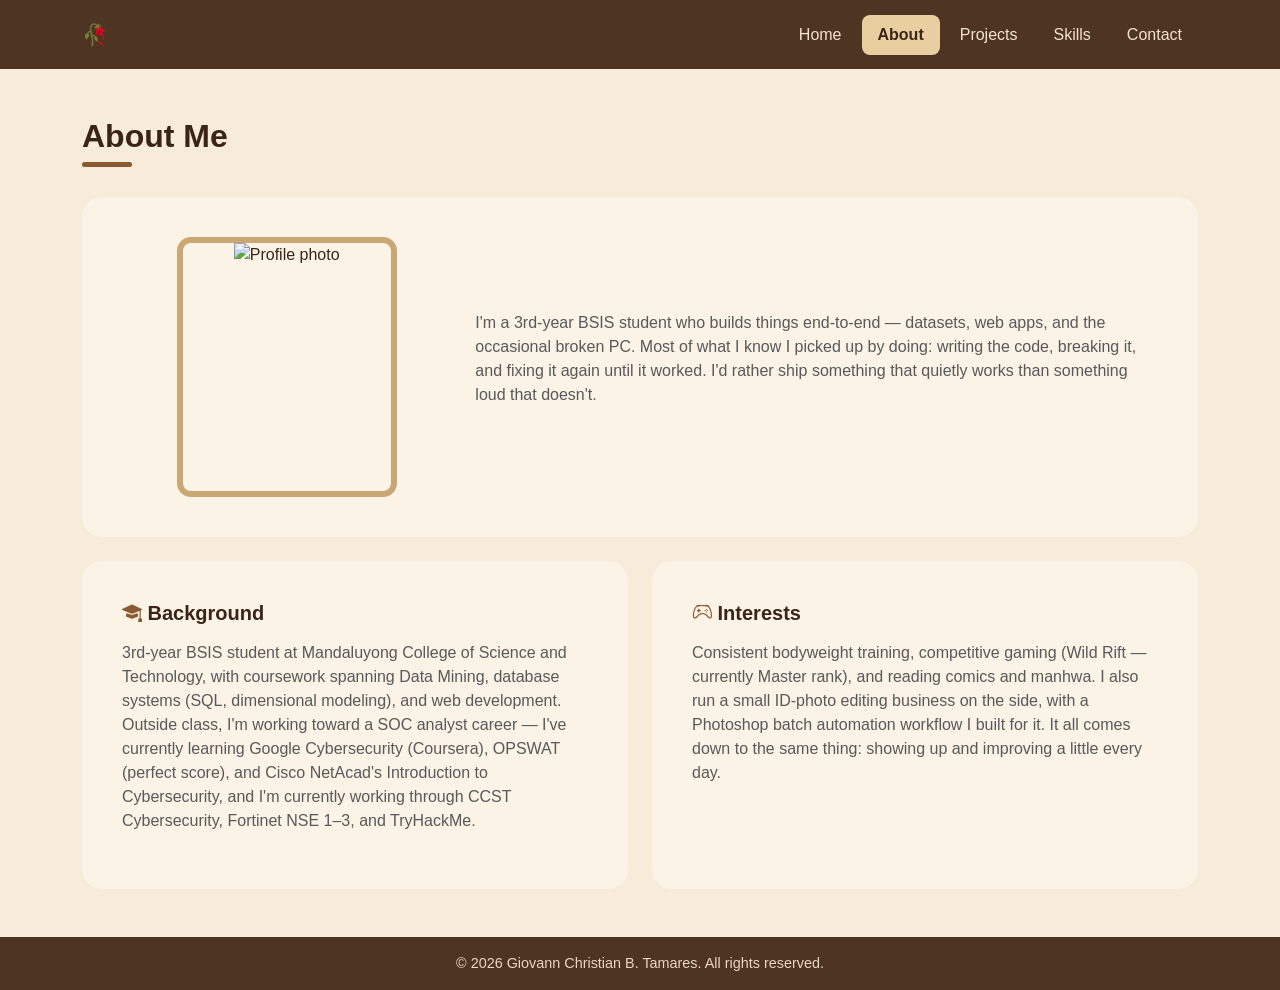
==== about.html @ d62c921f "Add files via upload" ====
<!DOCTYPE html>
<html lang="en">
<head>
  <meta charset="UTF-8">
  <meta name="viewport" content="width=device-width, initial-scale=1.0">
  <title>About | Giovann Christian B. Tamares</title>
  <link href="https://cdn.jsdelivr.net/npm/bootstrap@5.3.3/dist/css/bootstrap.min.css" rel="stylesheet">
  <link href="https://cdn.jsdelivr.net/npm/bootstrap-icons@1.11.3/font/bootstrap-icons.css" rel="stylesheet">
  <link href="css/style.css" rel="stylesheet">
</head>
<body>

  <nav class="navbar navbar-expand-lg navbar-brown">
    <div class="container">
      <a class="navbar-brand" href="index.html">🥀</a>
      <button class="navbar-toggler" type="button" data-bs-toggle="collapse" data-bs-target="#navMenu" aria-controls="navMenu" aria-expanded="false" aria-label="Toggle navigation">
        <span class="navbar-toggler-icon"></span>
      </button>
      <div class="collapse navbar-collapse" id="navMenu">
        <ul class="navbar-nav ms-auto">
          <li class="nav-item"><a class="nav-link" href="index.html">Home</a></li>
          <li class="nav-item"><a class="nav-link active" href="about.html">About</a></li>
          <li class="nav-item"><a class="nav-link" href="projects.html">Projects</a></li>
          <li class="nav-item"><a class="nav-link" href="skills.html">Skills</a></li>
          <li class="nav-item"><a class="nav-link" href="contact.html">Contact</a></li>
        </ul>
      </div>
    </div>
  </nav>

  <main class="container my-5">
    <h2 class="section-heading">About Me</h2>
    <div class="section-underline"></div>

    <div class="panel mb-4">
      <div class="row align-items-center g-4">
        <div class="col-lg-4 text-center">
          <div class="hero-photo mx-auto">
            <img src="C:\Users\giova\Downloads\personal website\img\about photo 1.jpg" alt="Profile photo">
          </div>
        </div>
        <div class="col-lg-8">
          <p class="text-muted">I'm a 3rd-year BSIS student who builds things end-to-end — datasets, web apps, and the occasional broken PC. Most of what I know I picked up by doing: writing the code, breaking it, and fixing it again until it worked. I'd rather ship something that quietly works than something loud that doesn't.</p>
        </div>
      </div>
    </div>

    <div class="row g-4">
      <div class="col-md-6">
        <div class="panel h-100">
          <h5 class="fw-bold mb-3"><i class="bi bi-mortarboard-fill" style="color: var(--brown-mid);"></i> Background</h5>
          <p class="text-muted">3rd-year BSIS student at Mandaluyong College of Science and Technology, with coursework spanning Data Mining, database systems (SQL, dimensional modeling), and web development. Outside class, I'm working toward a SOC analyst career — I've currently learning Google Cybersecurity (Coursera), OPSWAT (perfect score), and Cisco NetAcad's Introduction to Cybersecurity, and I'm currently working through CCST Cybersecurity, Fortinet NSE 1–3, and TryHackMe.</p>
        </div>
      </div>
      <div class="col-md-6">
        <div class="panel h-100">
          <h5 class="fw-bold mb-3"><i class="bi bi-controller" style="color: var(--brown-mid);"></i> Interests</h5>
          <p class="text-muted">Consistent bodyweight training, competitive gaming (Wild Rift — currently Master rank), and reading comics and manhwa. I also run a small ID-photo editing business on the side, with a Photoshop batch automation workflow I built for it. It all comes down to the same thing: showing up and improving a little every day.</p>
        </div>
      </div>
    </div>
  </main>

  <footer class="footer-brown">
    <p class="mb-0">&copy; 2026 Giovann Christian B. Tamares. All rights reserved.</p>
  </footer>

  <script src="https://cdn.jsdelivr.net/npm/bootstrap@5.3.3/dist/js/bootstrap.bundle.min.js"></script>
  <script src="js/script.js"></script>
</body>
</html>
---- css/style.css ----
/* ===== WARM CREAM + BROWN THEME (matches reference mockup) ===== */

:root {
  --cream-bg:     #f7ecd9;
  --panel-bg:     #fbf3e6;
  --brown-darkest:#4e3423;
  --brown-mid:    #8a5a34;
  --brown-accent: #c9a876;
  --pill-bg:      #e8cfa0;
  --text-dark:    #3a2418;
  --text-muted:   #6b5443;
}

body {
  background-color: var(--cream-bg);
  color: var(--text-dark);
  font-family: "Segoe UI", "Trebuchet MS", Arial, sans-serif;
}

/* ---------- NAVBAR ---------- */
.navbar-brown {
  background-color: var(--brown-darkest) !important;
  padding-top: 14px;
  padding-bottom: 14px;
}

.navbar-brown .navbar-brand {
  color: var(--brown-accent) !important;
  font-weight: 700;
  font-size: 1.3rem;
}

.navbar-brown .nav-link {
  color: #f3e4cd !important;
  font-weight: 500;
  padding: 8px 16px !important;
  border-radius: 8px;
  margin-left: 4px;
}

.navbar-brown .nav-link.active {
  background-color: var(--pill-bg);
  color: var(--text-dark) !important;
  font-weight: 700;
}

/* ---------- FOOTER ---------- */
.footer-brown {
  background-color: var(--brown-darkest);
  color: #e9d9c1;
  text-align: center;
  padding: 16px 0;
  font-size: 0.9rem;
}

/* ---------- GENERIC PANEL CARD ---------- */
.panel {
  background-color: var(--panel-bg);
  border-radius: 20px;
  padding: 40px;
}

.section-heading {
  font-weight: 800;
  color: var(--text-dark);
  margin-bottom: 6px;
}

.section-underline {
  width: 50px;
  height: 5px;
  background-color: var(--brown-mid);
  border-radius: 3px;
  margin-bottom: 30px;
}

/* ---------- HERO (home) ---------- */
.hero-photo {
  border: 6px solid var(--brown-accent);
  border-radius: 14px;
  overflow: hidden;
  width: 220px;
  height: 260px;
}

.hero-photo img { width: 100%; height: 100%; object-fit: cover; }

.hero-side-photo {
  border-radius: 16px;
  overflow: hidden;
  height: 320px;
}

.hero-side-photo img { width: 100%; height: 100%; object-fit: cover; }

.hero-title {
  font-weight: 800;
  font-size: 2.6rem;
  color: var(--text-dark);
  letter-spacing: 1px;
  text-transform: uppercase;
}

.hero-line {
  display: flex;
  align-items: center;
  gap: 10px;
  font-weight: 500;
  color: var(--text-dark);
  margin-bottom: 10px;
}

.hero-line i { color: var(--brown-mid); font-size: 1.1rem; }

.btn-brown {
  background-color: var(--brown-mid);
  border: none;
  color: #fff;
  font-weight: 600;
  padding: 10px 22px;
  border-radius: 10px;
}

.btn-brown:hover { background-color: var(--brown-darkest); color: #fff; }

.btn-brown-outline {
  background-color: var(--panel-bg);
  border: 1px solid var(--brown-accent);
  color: var(--text-dark);
  font-weight: 600;
  padding: 10px 20px;
  border-radius: 10px;
}

.btn-brown-outline:hover { background-color: var(--pill-bg); }

/* ---------- ICON CIRCLES (What I Do / Projects) ---------- */
.icon-circle {
  width: 70px;
  height: 70px;
  border-radius: 50%;
  background-color: var(--pill-bg);
  display: flex;
  align-items: center;
  justify-content: center;
  font-size: 1.6rem;
  color: var(--brown-darkest);
  margin: 0 auto 14px auto;
}

.icon-square {
  width: 100%;
  height: 130px;
  border-radius: 14px;
  background-color: var(--pill-bg);
  display: flex;
  align-items: center;
  justify-content: center;
  font-size: 2.4rem;
  color: var(--brown-darkest);
  margin-bottom: 18px;
}

/* ---------- CARDS (Projects) ---------- */
.brown-card {
  background-color: var(--panel-bg);
  border-radius: 16px;
  padding: 24px;
  height: 100%;
}

.btn-remove-project {
  position: absolute;
  top: 14px;
  right: 14px;
  width: 30px;
  height: 30px;
  border-radius: 50%;
  border: none;
  background-color: var(--pill-bg);
  color: var(--brown-darkest);
  display: flex;
  align-items: center;
  justify-content: center;
  font-size: 0.85rem;
}

.btn-remove-project:hover {
  background-color: var(--brown-mid);
  color: #fff;
}

/* ---------- SKILLS ---------- */
.skill-row {
  display: flex;
  align-items: center;
  gap: 16px;
  padding: 16px 0;
  border-bottom: 1px solid #e8dcc7;
}

.skill-row:last-child { border-bottom: none; }

.skill-icon {
  width: 44px;
  height: 44px;
  border-radius: 10px;
  background-color: var(--pill-bg);
  display: flex;
  align-items: center;
  justify-content: center;
  color: var(--brown-darkest);
  font-size: 1.1rem;
  flex-shrink: 0;
}

.skill-name {
  width: 140px;
  font-weight: 600;
  flex-shrink: 0;
}

.skill-bar-track {
  flex-grow: 1;
  height: 10px;
  background-color: #eadfc9;
  border-radius: 6px;
  overflow: hidden;
}

.skill-bar-fill {
  height: 100%;
  background-color: var(--brown-mid);
  border-radius: 6px;
}

.skill-percent {
  width: 50px;
  text-align: right;
  font-weight: 600;
  color: var(--text-muted);
  flex-shrink: 0;
}

/* ---------- CONTACT FORM ---------- */
.form-control-brown {
  background-color: #fffaf0;
  border: 1px solid #d9c6a3;
  border-radius: 10px;
}

.form-control-brown:focus {
  border-color: var(--brown-mid);
  box-shadow: 0 0 0 0.2rem rgba(138,90,52,0.2);
}
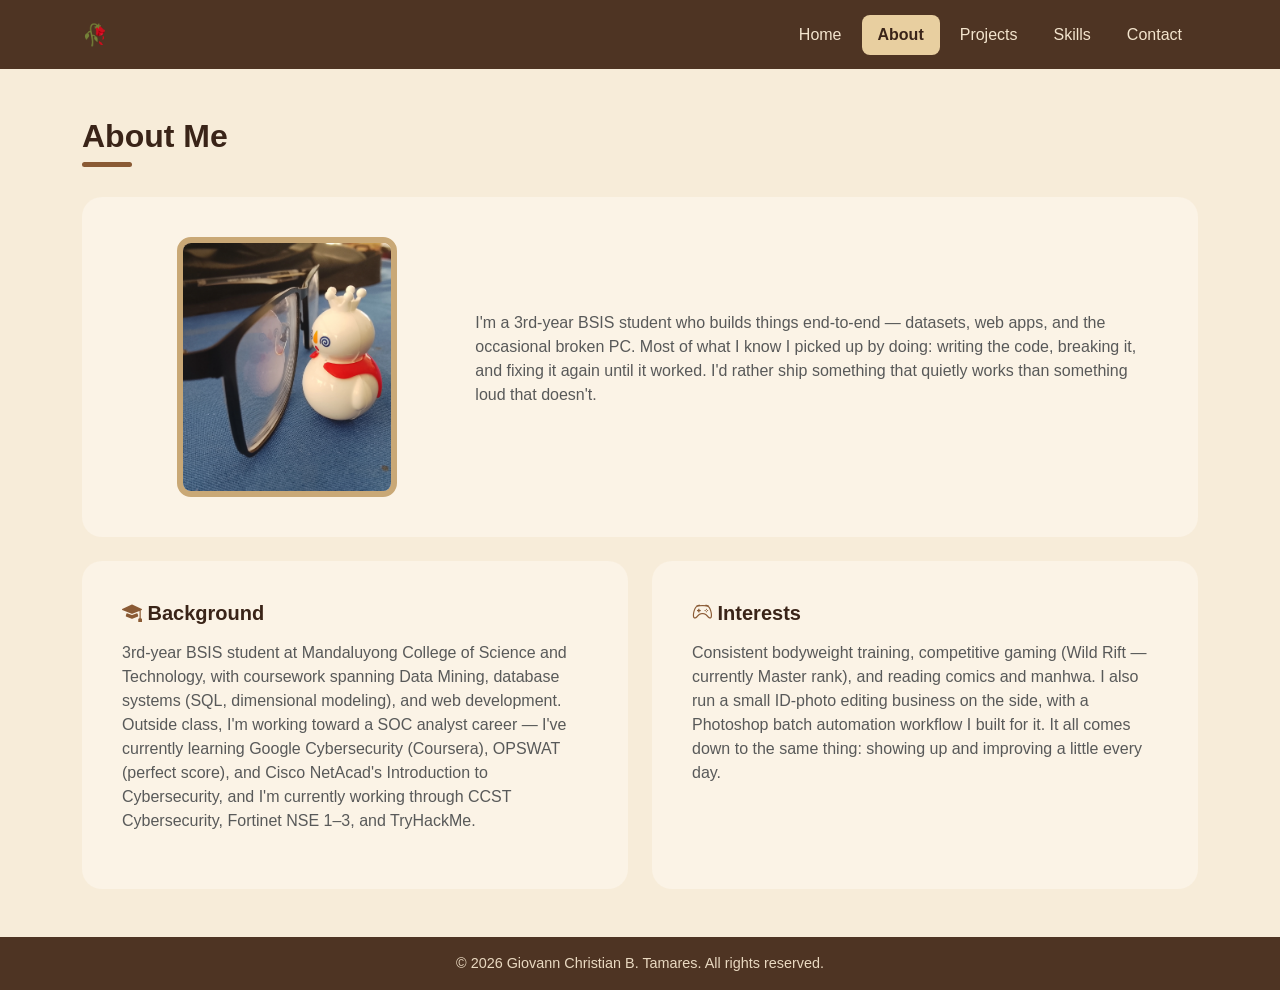
==== commit 1015029f: "Update about.html" ====
--- a/about.html
+++ b/about.html
@@ -36,7 +36,7 @@
       <div class="row align-items-center g-4">
         <div class="col-lg-4 text-center">
           <div class="hero-photo mx-auto">
-            <img src="C:\Users\giova\Downloads\personal website\img\about photo 1.jpg" alt="Profile photo">
+            <img src="img/about photo 1.jpg" alt="Profile photo" onerror="this.src='https://placehold.co/220x260/8a5a34/f7ecd9?text=Add+img/about+photo+1.jpg'">
           </div>
         </div>
         <div class="col-lg-8">
